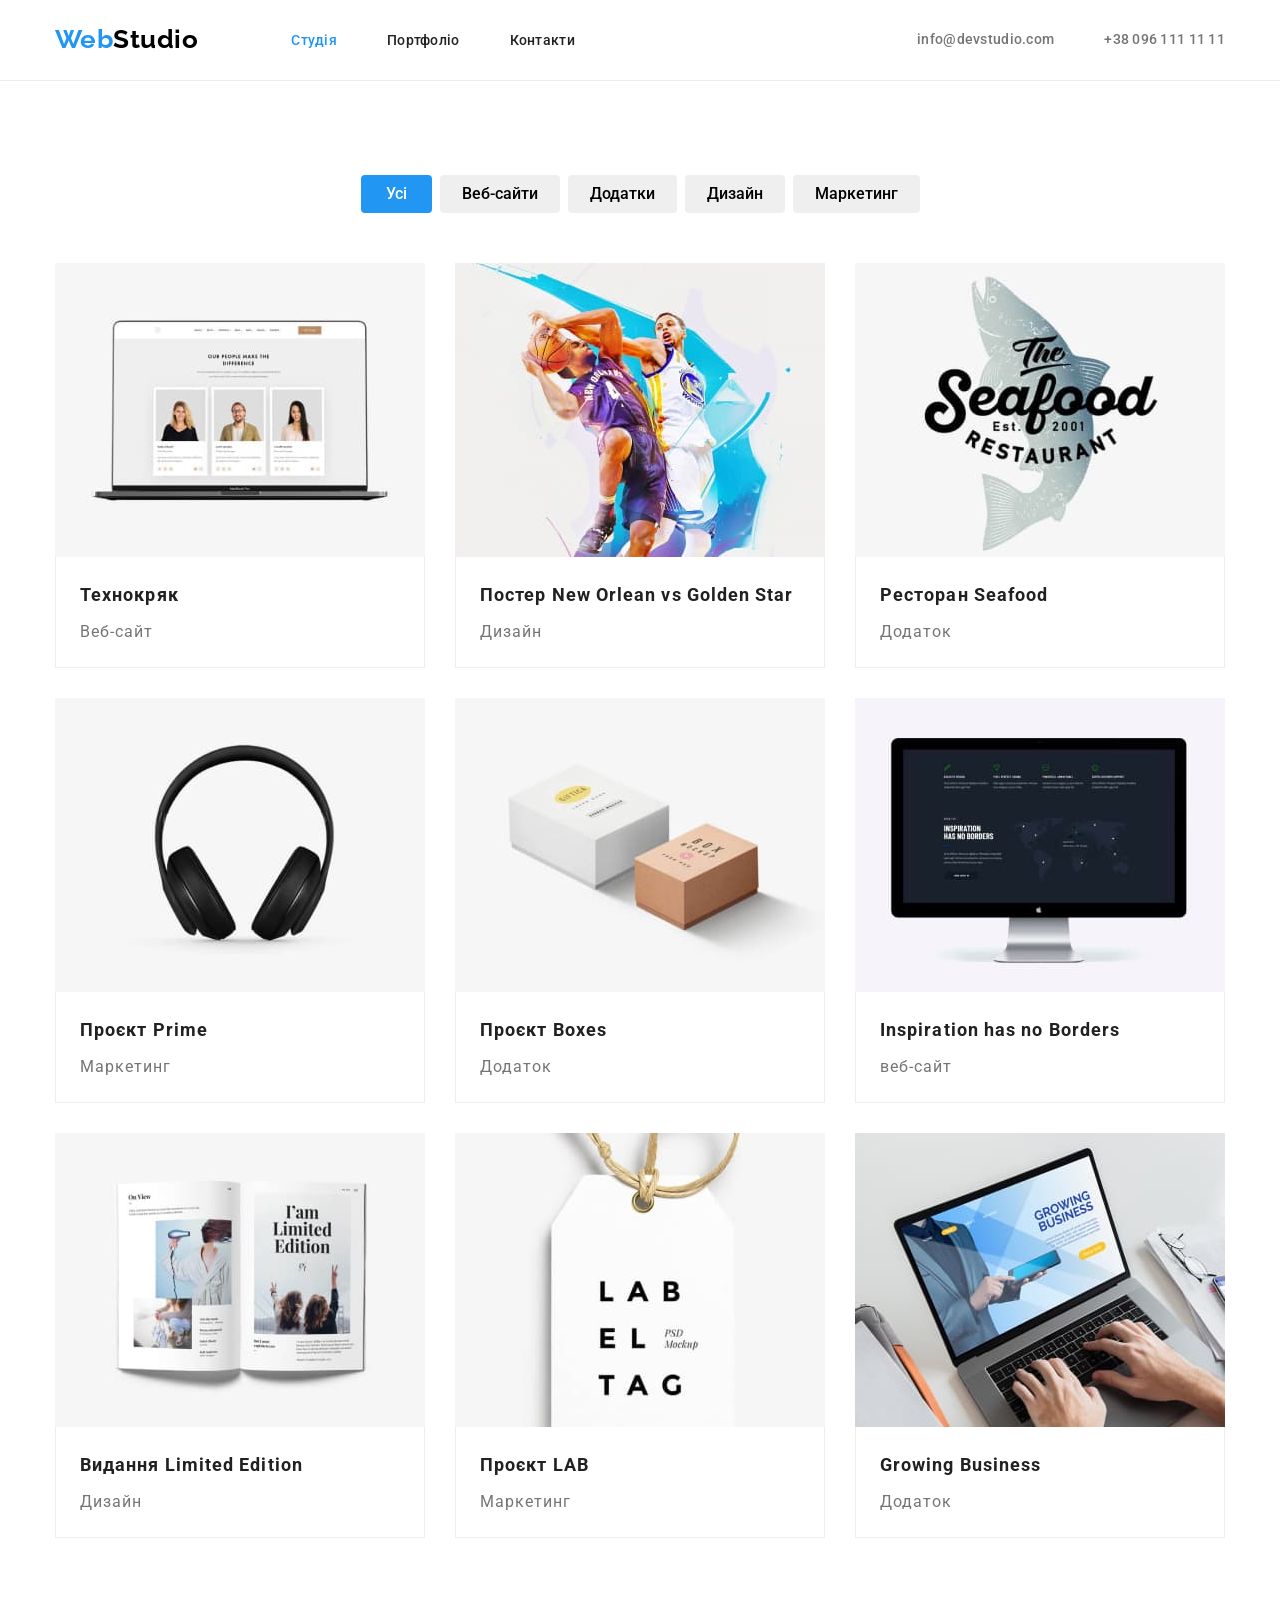
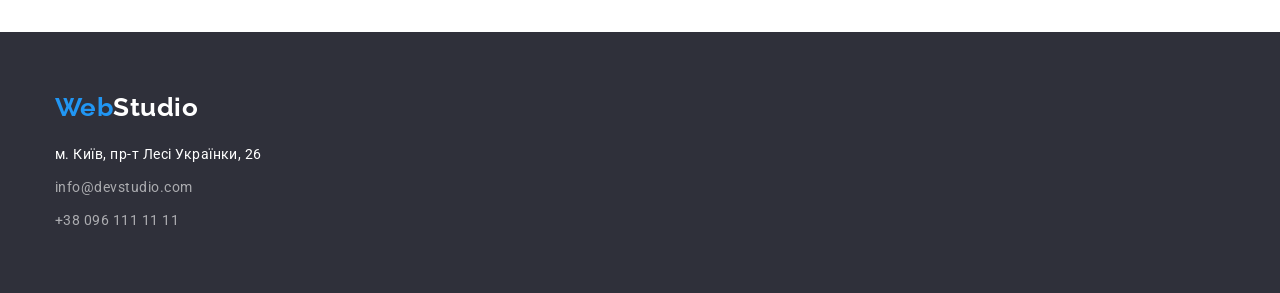
==== portfolio.html @ 6a657d18 "new" ====
<!DOCTYPE html>
<html lang="uk">
<head>
    <meta charset="UTF-8">
    <meta http-equiv="X-UA-Compatible" content="IE=edge">
    <meta name="viewport" content="width=device-width, initial-scale=1.0">
    <title>Портфоліо</title>
    <link rel="preconnect" href="https://fonts.googleapis.com">
<link rel="preconnect" href="https://fonts.gstatic.com" crossorigin>
<link href="https://fonts.googleapis.com/css2?family=Raleway:wght@700&family=Roboto:wght@400;500;700;900&display=swap" rel="stylesheet">
<link rel="stylesheet" href="https://cdnjs.cloudflare.com/ajax/libs/modern-normalize/0.7.0/modern-normalize.min.css">
   <link rel="stylesheet" href="./css/styles.css">
</head>
<body>
    <header class="page-top">
        <div class="container-header">
       <a href="./index.html" class="logo"><span class="web">Web</span>Studio</a>
        <nav>
        <ul class="site-nav">
            <li><a href="./index.html" class="studio current">Студія</a></li>
            <li><a href="./portfolio.html" class="portfolio">Портфоліо</a></li>
            <li><a href="./index.html" class="contacts">Контакти</a></li>
        </ul>
        </nav>
        <ul class="contact-info">
           <li><a href="mailto:info@devstudio.com" class="mail-top">info@devstudio.com</a></li>
           <li ><a href="tel:+380961111111" class="tel">+38 096 111 11 11</a></li>
        </ul>
        </div>
    </header>
     

    <main>
         <section class="work-exampels">

         <div class="container-examples container">
        <ul class="button">
            <li><button type="button" class="all">Усі</button></li>
            <li><button type="button" class="web-site">Веб-сайти</button></li>
            <li><button type="button" class="application">Додатки</button></li>
            <li><button type="button" class="designe">Дизайн</button></li>
            <li><button type="button" class="marketing">Маркетинг</button></li>
        
        </ul>
        <h2 hidden>Наші роботи</h2>
   
        <ul class="examples">
            <li class="illustration"><img src="./images/project1.jpg" alt="веб-сайт Технокряк" width="370">
                <div class="project-container">
            <h3 class="project-name">Технокряк</h3>
        <p class="project-title">Веб-сайт</p>
        </div>
    </li> 
            <li class="illustration"><img src="./images/project2.jpg" alt="Постер New Orlean vs Golden Star " width="370">
                <div class="project-container">  
            <h3 class="project-name">Постер New Orlean vs Golden Star</h3>
        <p class="project-title">Дизайн</p>
        </div>
    </li>
            <li class="illustration"><img src="./images/project3.jpg" alt="Ресторан Seafood" width="370">
                <div class="project-container">
            <h3 class="project-name">Ресторан Seafood</h3>
        <p class="project-title">Додаток</p>
        </div>
    </li>
            <li class="illustration"><img src="./images/project4.jpg" alt="Проєкт Prime" width="370">
                <div class="project-container">   
            <h3 class="project-name">Проєкт Prime</h3>
        <p class="project-title">Маркетинг</p>
        </div>
    </li>
            <li class="illustration"><img src="./images/project5.jpg" alt="Проєкт Boxes" width="370">
                <div class="project-container">
            <h3 class="project-name">Проєкт Boxes</h3>
        <p class="project-title">Додаток</p>
        </div>
    </li>
            <li class="illustration"><img src="./images/project6.jpg" alt="Inspiration has no Borders" width="370">
                <div class="project-container">
            <h3 class="project-name">Inspiration has no Borders</h3>
        <p class="project-title">веб-сайт</p>
        </div>
    </li>
            <li class="illustration"><img src="./images/project7.jpg" alt="Видання Limited Edition" width="370">
                <div class="project-container">
            <h3 class="project-name">Видання Limited Edition</h3>
        <p class="project-title">Дизайн</p>
        </div>
    </li>
            <li class="illustration"><img src="./images/project8.jpg" alt="Проєкт LAB" width="370">
                <div class="project-container">
            <h3 class="project-name">Проєкт LAB</h3>
        <p class="project-title">Маркетинг</p>
        </div>
    </li>
            <li class="illustration"><img src="./images/project9.jpg" alt="Growing Business" width="370">
                <div class="project-container">
            <h3 class="project-name">Growing Business</h3>
        <p class="project-title">Додаток</p>
        </div>
    </li>
        </ul>

    </div>
    </section>

    
    </main>

    
    <footer class="garage">
        <div class="container-fotter container">
        <a href="./index.html" class="footer-logo"><span class="webstudio">Web</span>Studio</a>
        <address class="inform">
        <ul class="footer-contacts">
            <li><a href="https://goo.gl/maps/Wt5C2qb86fCmYvPEA" class="locality" >м. Київ, пр-т Лесі Українки, 26</a></li>
            <li class="contact-info-studio"><a href="mailto:info@devstudio.com" class="mail">info@devstudio.com</a></li>
            <li class="contact-info-studio"><a href="tel:+380961111111" class="tel">+38 096 111 11 11</a></li>
        </ul>
        </address>
        </div>
    </footer>
</body>
</html>
---- css/styles.css ----
html {box-sizing: border-box;}

*,
*::after,
*::before {box-sizing: inherit;}

h1,h2,h3,h4,h5,h6,p {margin: 0;}

ul {margin: 0;
padding: 0;}

body {background-color:var(--main-header-color);
color: var(--primary-text-color);
font-weight: 400;
letter-spacing: 0.03em;
margin: 0;
font-family: 'Roboto', sans-serif,'Raleway', sans-serif;}

:root{
  --primary-text-color: #212121 ;
  --logo-color: #000000;
  --paragraph-text-color:#757575;
  --accent-color: #2196F3;
  --fotter-text-color:rgba(255, 255, 255, 0.6);
  --main-header-color: #FFFFFF;
  --background-hero-footer-color: #2F303A;
  --background-team-color: #F5F4FA;
  --logo-footer-color: #2196F3;
  
}

               /* title Студія*/

.container {
  width: 1200px;
  padding-left: 15px;
  padding-right: 15px;
  margin-left: auto;
  margin-right: auto;
}

.page-top {color: var(--main-header-color);

  border-bottom: 1px solid #ECECEC;
 
}

.logo {
  display: block;
  margin-right: 93px;
list-style: none;
text-decoration: none;
color: var(--logo-color);
font-family:'Raleway';
 font-weight: 700;
 font-size: 26px;
 line-height: 1.1923;
}

.web {color: var(--accent-color);}

.studio.current, .portfolio, .contacts, .mail-top, .tel {
list-style: none;
text-decoration: none;}

.site-nav {
  display: flex;
    padding-left: 0;
    margin-top: 0;
    margin-bottom: 0;
  }

  .studio {margin-right: 50px;}

  .portfolio {margin-right: 50px;}

  

.portfolio, .contacts {color: var(--primary-text-color);}

.portfolio:hover, .portfolio:focus {color:var(--accent-color); }
  
  .contacts:hover, .contacts:focus {color:var(--accent-color) }

 .studio:hover, .studio:focus {color:var(--accent-color);}

 .mail-top {color:var(--paragraph-text-color);}

 .mail-top:hover, .mail-top:focus {color:var(--accent-color);}

 .contact-info {margin: 0; padding: 0;}

 .contact-info .tel {color:var(--paragraph-text-color);}

 .tel:hover, .tel:focus {color: var(--accent-color);}

 .hero {background-color: var(--background-hero-footer-color);}

 
 .container-header  {
  display: flex;
  align-items: center;
  width: 1200px;
  padding-top: 24px;
  padding-bottom: 25px;
  padding-left: 15px;
  padding-right: 15px;
  margin-left: auto;
  margin-right: auto;
    
 }
 .contact-info {display: flex; align-items: baseline;}

 .mail-top {margin-right: 50px;}

 
 
 .hero {padding: 200px 0;}

 .hero-title {
  color:var(--main-header-color);
  font-weight: 900;
  font-size: 44px;
  line-height: 1.3636;
  letter-spacing: 0.06em;
  margin-bottom: 30px;
  text-transform: uppercase;
  text-align: center;
  max-width: 696px;
  margin-left: auto;
  margin-right: auto;
  
}

.order-button {
  color: var(--main-header-color);
  background-color:var(--accent-color) ;
  border: 1px transparent;
  cursor: pointer;
  font-weight: 700;
  font-size: 16px;
  line-height: 1.875;
  letter-spacing: 0.06em;
  height: 50px;
  display:block;
  min-width:216px;
  height:50px;
  margin:0 auto;
  
   
}

.work-princepels {
  padding-top: 94px;
  padding-bottom: 94px;
}

.princepels {
  display:flex;
  margin:0;
  padding:0;
}

.main-ideas :not(:last-of-type){
  margin-right:30px;}

  .paragraph  {margin:0;
  padding-top: 10px;
  line-height: calc(24/14);}

 .section-about {
  color: var(--primary-text-color);
  font-weight: 700;
  font-size: 36px;
  line-height: 1.1666;
  text-align: center;
  
}
  

.princepels {
  list-style: none; text-decoration: none;
  margin: 0; padding: 0;
}

 .princepels .title {
  color:var(--primary-text-color);
  font-weight: 700;
  font-size: 14px;
  line-height: 1.1428;
}

 .princepels .paragraph {
  color: var(--paragraph-text-color);
  font-size: 14px;
  line-height: 1.7142;
}



.about {padding-top: 0;
  padding-bottom: 94px;}

.our-job {
  list-style: none;
  margin: 0;
  padding: 0;
  display: flex;
  margin-top: 50px;
  gap: 30px;
}

.employees {padding-top: 94px;
  padding-bottom: 94px;
  background-color: #F5F4FA;}

 .team {color: var(--background-team-color);
  display: flex;
  padding: 0;
  margin: 0;
  background: 0px;
gap: 30px;}

 .our-team {
  color: var(--primary-text-color);
  font-weight: 700;
  font-size: 36px;
  line-height: 1.1666;
  text-align: center;
  margin-bottom: 50px;
  margin-top: 0;
}

.definition {padding-top: 30px;
  padding-bottom: 30px;
text-align: center;}

.worker {
  background: #FFFFFF;
  box-shadow: 0px 1px 3px rgba(0, 0, 0, 0.12), 
  0px 1px 1px rgba(0, 0, 0, 0.14), 0px 2px 1px rgba(0, 0, 0, 0.2);
  border-radius: 0px 0px 4px 4px;

}

 .team .name {
  color:var(--primary-text-color);
  font-weight: 500;
  font-size: 16px;
  line-height: 1.1875;
 
}

 .team .job-title {
  color: var(--paragraph-text-color);
  font-size: 16px;
  line-height: 1.1875;
}
.job-title {margin-top: 10px;}

 

.site-nav {
  font-weight: 500;
  font-size: 14px;
  line-height: 1.1428;
  letter-spacing: 0.02em;
}

.contact-info {
  display: flex;
    margin-top: 0;
    margin-bottom: 0;
    margin-left: auto;
    padding-left: 0;
  font-weight: 500;
  font-size: 14px;
  line-height: 1.1428;
  letter-spacing: 00.02em;
}

.site-nav .studio.current {color: var(--accent-color);}

.site-nav .portfolio.current {color: var(--accent-color);}

.garage { background-color: var(--background-hero-footer-color);
  padding-top: 60px;
  padding-bottom: 60px;
  
}

.webstudio {color: var(--logo-footer-color);}

.footer-logo {
color: var(--main-header-color);
 font-family:'Raleway';
 font-weight: 700;
 font-size: 26px;
 line-height: 1.1923;

}



.locality {
  color: var(--main-header-color);
  font-style: normal;
  font-size: 14px;
  line-height: 1.7142;
  display: inline-block;
 
  
}

.locality:hover, .locality:focus {color: var(--accent-color);}



.mail {
  color: var(--fotter-text-color);
  font-style: normal;
  font-size: 14px;
  line-height: 1.7142;
  display: inline-block;
}

.inform {margin-top: 20px;}

.footer-contacts {
  list-style: none;
  padding: 0;
}

.locality, .mail, .tel, .footer-logo {text-decoration: none;}

.mail:hover, .mail:focus {color: var(--accent-color);}

.tel {
  color: var(--fotter-text-color);
  font-style: normal;
  font-size: 14px;
  line-height: 1.7142;
  display: inline-block;
}

.contact-info-studio {
  margin-top: 9px;
}

.tel:hover, .tel:focus {color: var(--accent-color);}



 

             /* title Портфоліо */

 .studio {text-decoration: none;}             

.button {
  list-style: none;
  color: var(--primary-text-color);
  cursor: pointer;
  font-weight: 500;
  font-size: 16px;
  line-height: 1.625;
  display: flex;
  padding: 0;
  justify-content: center;
  gap: 8px;

}

.all:hover,
.all:focus {background-color: var(--accent-color); color:var(--main-header-color);}

.web-site:hover,
.web-site:focus {
  background-color: var(--accent-color);color: var(--main-header-color);}

.application:hover, 
.application:focus{
  background-color: var(--accent-color);color: var(--main-header-color);} 

.designe:hover,
.designe:focus {
  background-color: var(--accent-color);color: var(--main-header-color);}

.marketing:hover,
.marketing:focus {
  background-color: var(--accent-color);color: var(--main-header-color);}

.all { background-color: var(--accent-color); color: var(--main-header-color);
  cursor: pointer;
  font-weight: 500;
  font-size: 16px;
  line-height: 1.625;
  border-style: none;
  border-radius: 4px;
  padding: 6px 25px;
  
} 


.web-site, .application, .designe, .marketing { 
  border-style: none;
  border-radius: 4px;}

.web-site, .application, .designe, .marketing {
  font-weight: 500;
  font-size: 16px;
  line-height: 1.625;
  cursor: pointer;
  padding: 6px 22px;
}

img {
  display: block;
  width: 100%;
  height: auto;
}

.work-exampels {padding-top: 94px;
   padding-bottom: 94px;
}

.examples {list-style: none;
  margin-top: 50px;
  margin-bottom: 0px;
  margin-left: 0;
  margin-right: 0;
  padding: 0;
  display: flex;
  flex-wrap: wrap;
  justify-content: center;
  gap: 30px;
 }

 

 

 .project-title {margin-top: 4px;}

 .project-container {
  padding: 20px 24px;
  border-left: 1px solid #EEEEEE;
  border-bottom: 1px solid #EEEEEE ;
  border-right: 1px solid #EEEEEE ;
 }

.examples .project-name {
color: var(--primary-text-color);
  font-weight: 700;
  font-size: 18px;
  line-height: 2;
  letter-spacing: 00.06em;
  
}

.examples .project-title {
  color: var(--paragraph-text-color);
  font-size: 16px;
  line-height: 1.875;
  letter-spacing: 00.06em;

}
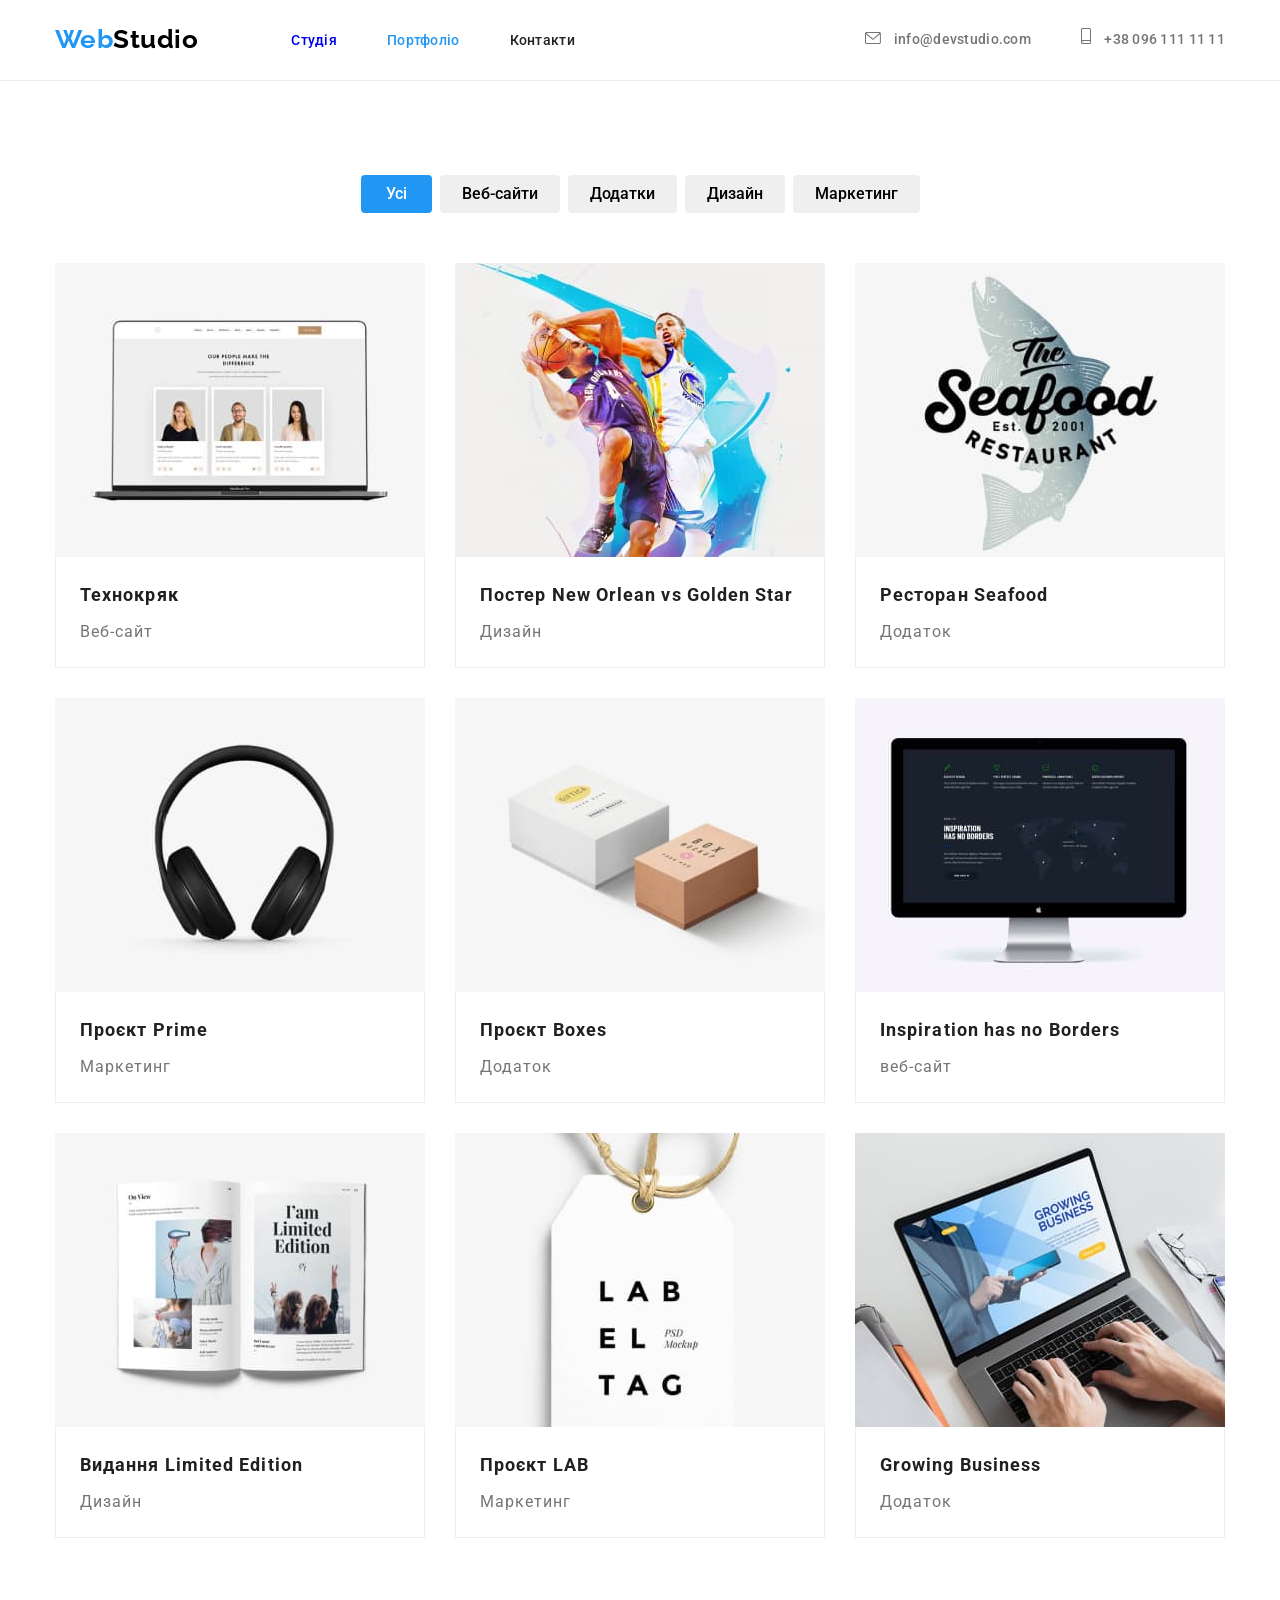
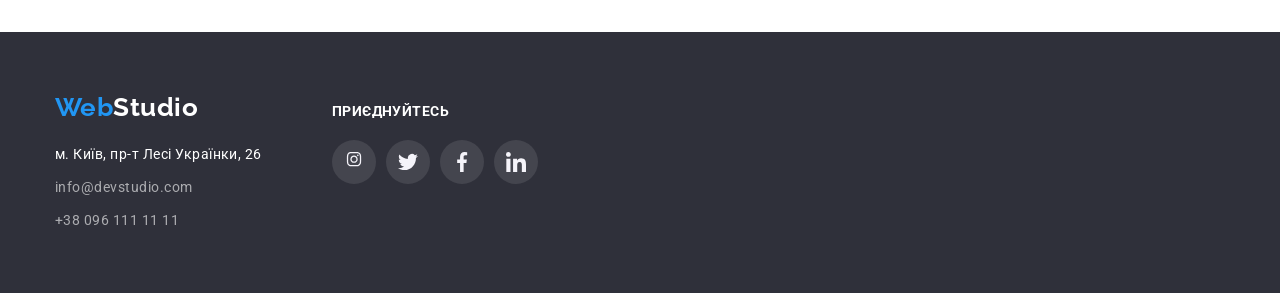
==== commit 7ded49ef: "changes" ====
--- a/portfolio.html
+++ b/portfolio.html
@@ -13,18 +13,27 @@
 </head>
 <body>
     <header class="page-top">
-        <div class="container-header">
+        <div class="container-header container">
        <a href="./index.html" class="logo"><span class="web">Web</span>Studio</a>
         <nav>
         <ul class="site-nav">
-            <li><a href="./index.html" class="studio current">Студія</a></li>
-            <li><a href="./portfolio.html" class="portfolio">Портфоліо</a></li>
+            <li><a href="./index.html" class="studio">Студія</a></li>
+            <li><a href="./portfolio.html" class="portfolio current">Портфоліо</a></li>
             <li><a href="./index.html" class="contacts">Контакти</a></li>
         </ul>
         </nav>
         <ul class="contact-info">
-           <li><a href="mailto:info@devstudio.com" class="mail-top">info@devstudio.com</a></li>
-           <li ><a href="tel:+380961111111" class="tel">+38 096 111 11 11</a></li>
+           <li><a href="mailto:info@devstudio.com" class="mail-top">
+            <svg width="16" height="12" class="icon-mail">
+                <use href="./images/icons.svg#icon-mail"></use></svg>
+            info@devstudio.com</a></li>
+           <li><a href="tel:+380961111111" class="tel">
+            <svg width="10" height="16" class="icon-phone">
+                <use href="./images/icons.svg#icon-smartphone"></use>
+
+            </svg>
+            
+            +38 096 111 11 11</a></li>
         </ul>
         </div>
     </header>
@@ -109,16 +118,74 @@
 
     
     <footer class="garage">
-        <div class="container-fotter container">
-        <a href="./index.html" class="footer-logo"><span class="webstudio">Web</span>Studio</a>
-        <address class="inform">
-        <ul class="footer-contacts">
-            <li><a href="https://goo.gl/maps/Wt5C2qb86fCmYvPEA" class="locality" >м. Київ, пр-т Лесі Українки, 26</a></li>
-            <li class="contact-info-studio"><a href="mailto:info@devstudio.com" class="mail">info@devstudio.com</a></li>
-            <li class="contact-info-studio"><a href="tel:+380961111111" class="tel">+38 096 111 11 11</a></li>
-        </ul>
-        </address>
-        </div>
-    </footer>
+        <div class="container footer-garage">
+          <div class="footer ">
+          <a href="./index.html" class="footer-logo"><span class="webstudio">Web</span>Studio</a>
+          <address class="inform">
+          <ul class="footer-contacts">
+              <li><a href="https://goo.gl/maps/Wt5C2qb86fCmYvPEA" class="locality" >м. Київ, пр-т Лесі Українки, 26</a></li>
+              <li class="contact-info-studio"><a href="mailto:info@devstudio.com" class="mail">info@devstudio.com</a></li>
+              <li class="contact-info-studio"><a href="tel:+380961111111" class="tel">+38 096 111 11 11</a></li>
+          </ul>
+          </address>
+          </div>
+  
+          <div class=" footer-networks">
+              <span class="join">Приєднуйтесь</span>
+              <ul class="networks">
+                  <li class="networks-list">
+                    <a href="./index.html" class="networks-links">
+                      <svg width="20px" height="20px">
+                        <use href="./images/icons.svg#icon-instagram"
+                        class="networks-icons"
+                        ></use>
+                      </svg>
+                    </a>
+                  </li>
+                  <li class="networks-list">
+                      <a href="./index.html" class="networks-links">
+                        <svg width="20px" height="20px">
+                          <use href="./images/icons.svg#icon-twitter"
+                          class="networks-icons"
+                          ></use>
+                        </svg>
+                      </a>
+                    </li>
+                    <li class="networks-list">
+                      <a href="./index.html" class="networks-links">
+                        <svg width="20px" height="20px">
+                          <use href="./images/icons.svg#icon-facebook"
+                          class="networks-icons"
+                          ></use>
+                        </svg>
+                      </a>
+                    </li>
+  
+                    <li class="networks-list">
+                      <a href="./index.html" class="networks-links">
+                        <svg width="20px" height="20px">
+                          <use href="./images/icons.svg#icon-linkedin"
+                          class="networks-icons"
+                          ></use>
+                        </svg>
+                      </a>
+                    </li>
+  
+                 </ul>
+      
+              </div>
+              </div>
+  
+            
+  
+              
+        
+      
+        
+    
+              
+               
+    
+      </footer>
 </body>
 </html>
--- a/css/styles.css
+++ b/css/styles.css
@@ -27,6 +27,7 @@
   --background-hero-footer-color: #2F303A;
   --background-team-color: #F5F4FA;
   --logo-footer-color: #2196F3;
+  --social-icons-color: #AFB1B8;
   
 }
 
@@ -97,6 +98,8 @@
 
  .hero {background-color: var(--background-hero-footer-color);}
 
+
+
  
  .container-header  {
   display: flex;
@@ -110,13 +113,37 @@
   margin-right: auto;
     
  }
+
+ .icon-mail{
+  margin-right: 10px;
+  fill: currentColor;
+ }
+
+ .icon-phone{
+  margin-right: 10px;
+  fill: currentColor;
+ }
  .contact-info {display: flex; align-items: baseline;}
 
  .mail-top {margin-right: 50px;}
 
- 
+ .hero{
+  max-width: 1600px;
+    height: 600px;
+    margin-left: auto;
+    margin-right: auto;
+    background-image: linear-gradient(rgba(47, 48, 58, 0.4),
+            rgba(47, 48, 58, 0.4)),
+        url(../images/hero-image.jpg);
+    background-repeat: no-repeat;
+    background-position: center;
+    background-size: cover;
+
+ }
  
  .hero {padding: 200px 0;}
+
+
 
  .hero-title {
   color:var(--main-header-color);
@@ -156,6 +183,21 @@
   padding-bottom: 94px;
 }
 
+.icons {
+  display: flex;
+    align-items: center;
+    justify-content: center;
+    height: 120px;
+    background: var(--background-team-color);
+    border-radius: 4px;
+    margin-bottom: 30px;
+}
+
+
+.princepels {gap: 30px;}
+    
+
+
 .princepels {
   display:flex;
   margin:0;
@@ -259,6 +301,99 @@
 }
 .job-title {margin-top: 10px;}
 
+.icon-links {
+  display: flex;
+  justify-content: center;
+  align-items: center;
+  width: 44px;
+  min-height: 44px;
+  color:var(--social-icons-color);
+  background-color: var(--main-header-color);
+
+}
+
+.icon-links:hover,
+.icon-links:focus {
+  color: var(--main-header-color);
+  background-color: var(--accent-color);
+  border-radius: 50%;
+}
+
+.icon-list {
+  margin-left: 10px;
+}
+
+.list {
+  display: flex;
+ gap: 10px;
+}
+
+.social-link  {
+fill: currentColor;
+}
+
+
+.clients-title {
+  margin-top: 94px;
+  margin-bottom: 50px;
+}
+
+ .clients-list {
+  margin-bottom: 85px;
+ }
+
+
+ .clients-title{
+font-weight: 700;
+font-size: 36px;
+line-height: 1.1666;
+text-align: center;
+letter-spacing: 0.03em;
+margin-left: auto;
+margin-right: auto;
+margin-bottom: 50px;
+}
+
+.clients-ul  {
+  list-style-type: none;
+  
+ 
+}
+
+.clients>ul {
+  display: flex;
+  padding: 0px;
+  list-style: none;
+  gap: 30px;
+  
+}
+
+.clients-list {flex-basis: calc((100% - 150px) / 6);}
+
+.clients-links {
+  display: flex;
+  justify-content: center;
+  align-items: center;
+  padding: 16px 32px;
+  width: 170px;
+  height: 92px;
+  color: var(--social-icons-color);
+  border-radius: 4px;
+  border: 1px solid var(--social-icons-color);
+
+}
+
+.clients-links:hover,
+.clients-links:focus {
+  color: var(--accent-color);
+  border: 1px solid var(--accent-color);
+
+}
+
+.icon {
+  fill: currentColor;
+}
+
  
 
 .site-nav {
@@ -349,6 +484,72 @@
 }
 
 .tel:hover, .tel:focus {color: var(--accent-color);}
+
+
+
+
+.join {
+  font-weight: 700;
+  font-size: 14px;
+  line-height: 1.14;
+  letter-spacing: 0.03em;
+  text-transform: uppercase;
+  color: #FFFFFF;
+
+}
+
+.footer-garage {
+  display: flex;
+  align-items: baseline;
+  
+}
+
+
+
+ .footer-networks {
+  margin-left: 70px;
+ }
+
+.footer-networks>ul {
+  display:flex;
+  padding: 0px;
+  list-style: none;
+  margin-top: 20px;
+  
+}
+
+.networks-links {
+  display: flex;
+  justify-content: center;
+  align-items: center;
+  width: 44px;
+  min-height: 44px;
+  color: var(--background-team-color);
+  background-color: var(--background-hero-footer-color);
+  background: rgba(255, 255, 255, 0.1);
+  border-radius: 50%;
+  
+
+}
+
+
+.networks {
+  gap: 10px;
+}
+
+
+.networks-links:hover,
+.networks-links:focus {
+  background-color: var(--accent-color);
+}
+
+.networks-icons {
+  fill: currentColor;
+
+}
+
+
+
 
 
 
@@ -466,3 +667,4 @@
   letter-spacing: 00.06em;
 
 }
+
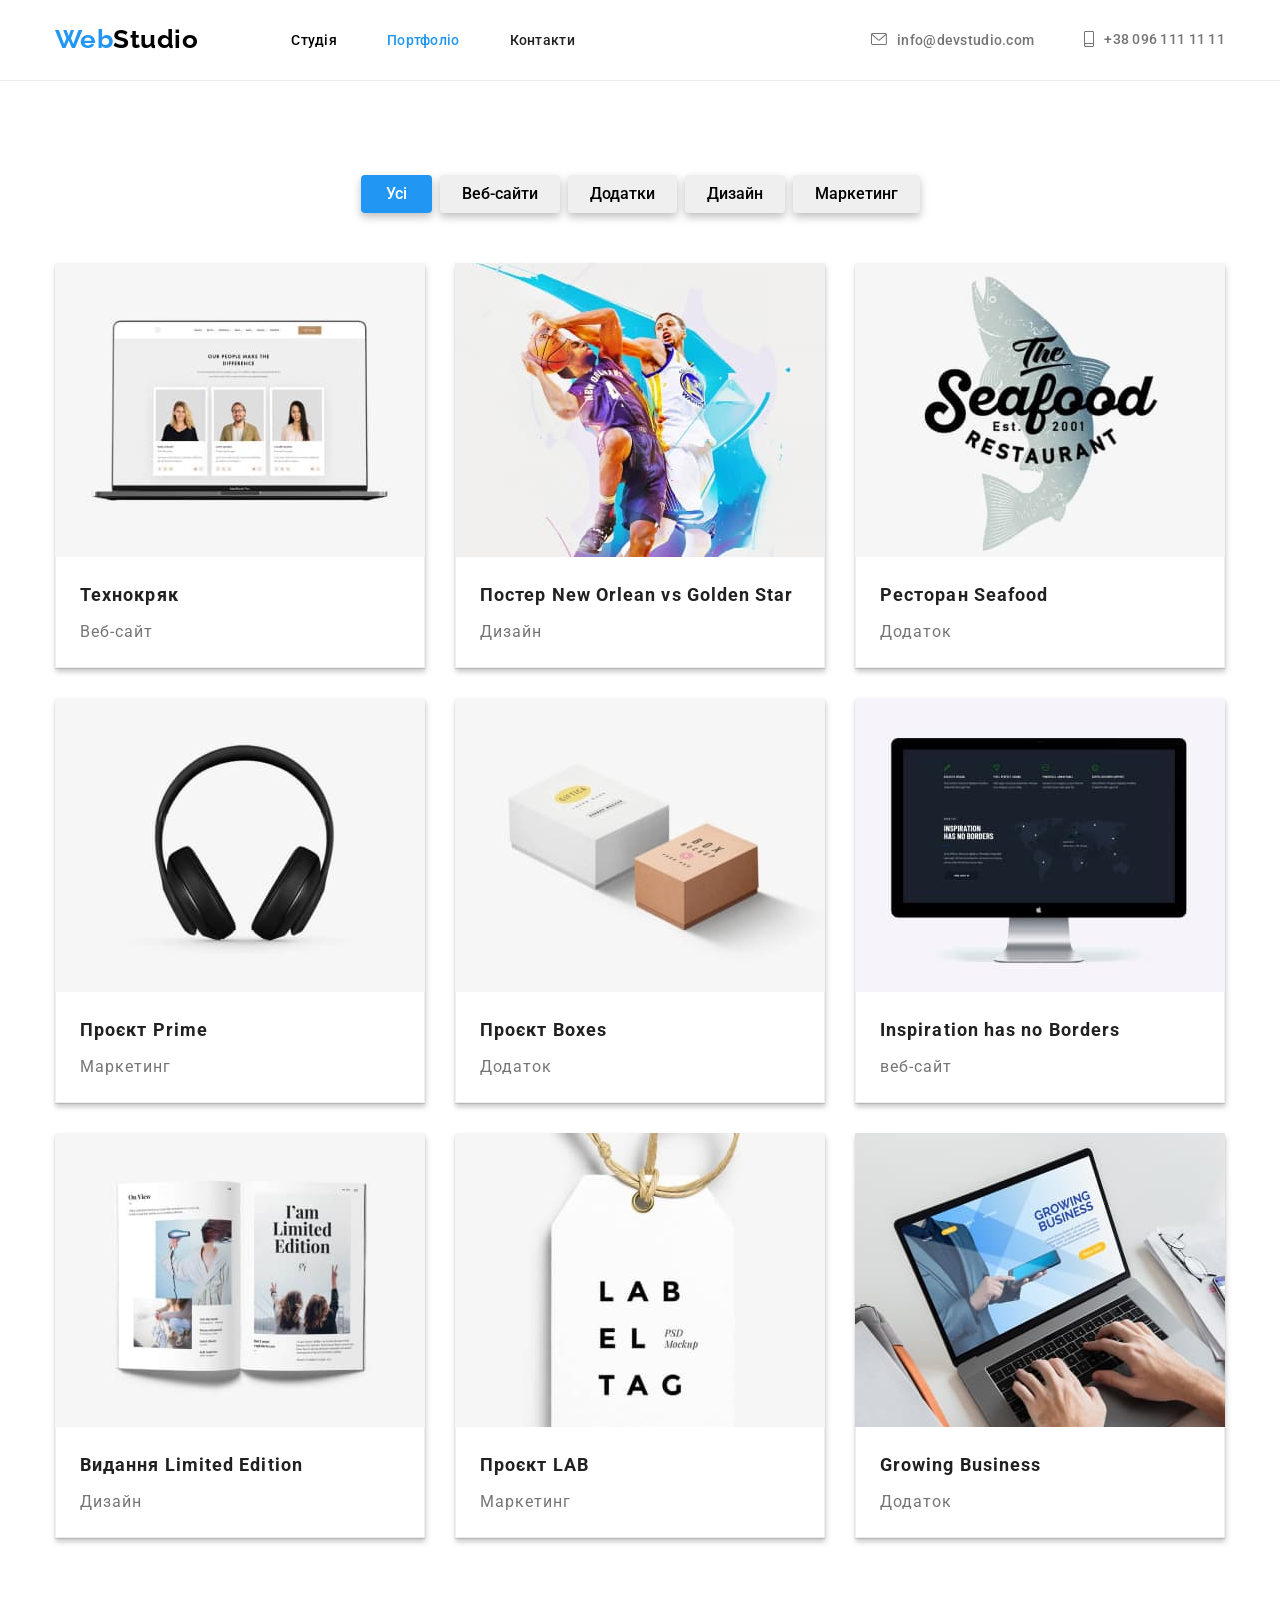
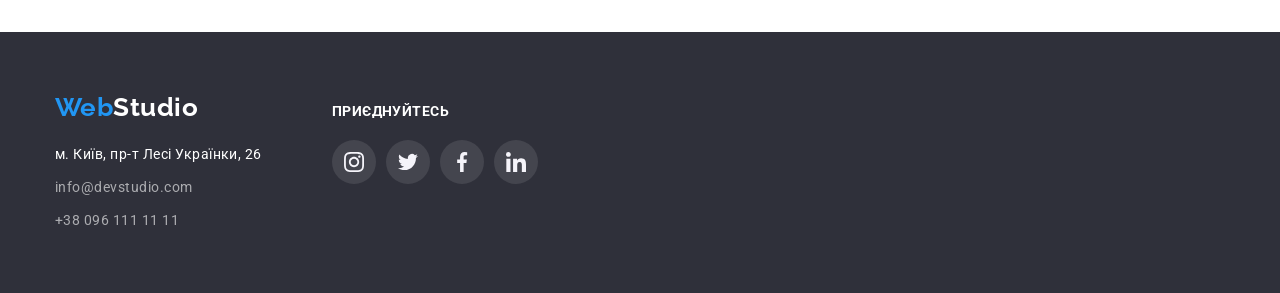
==== commit 79c04fb3: "changes" ====
--- a/portfolio.html
+++ b/portfolio.html
@@ -23,11 +23,11 @@
         </ul>
         </nav>
         <ul class="contact-info">
-           <li><a href="mailto:info@devstudio.com" class="mail-top">
+           <li class="general-mail"><a href="mailto:info@devstudio.com" class="mail-top">
             <svg width="16" height="12" class="icon-mail">
-                <use href="./images/icons.svg#icon-mail"></use></svg>
+                <use href="./images/icons.svg#icon-mail" ></use></svg>
             info@devstudio.com</a></li>
-           <li><a href="tel:+380961111111" class="tel">
+           <li class="general-mail"><a href="tel:+380961111111" class="tel">
             <svg width="10" height="16" class="icon-phone">
                 <use href="./images/icons.svg#icon-smartphone"></use>
 
--- a/css/styles.css
+++ b/css/styles.css
@@ -44,7 +44,7 @@
 .page-top {color: var(--main-header-color);
 
   border-bottom: 1px solid #ECECEC;
- 
+
 }
 
 .logo {
@@ -72,7 +72,8 @@
     margin-bottom: 0;
   }
 
-  .studio {margin-right: 50px;}
+  .studio {margin-right: 50px;
+  color: var(--logo-color);}
 
   .portfolio {margin-right: 50px;}
 
@@ -123,9 +124,31 @@
   margin-right: 10px;
   fill: currentColor;
  }
- .contact-info {display: flex; align-items: baseline;}
+
 
  .mail-top {margin-right: 50px;}
+
+ .general-mail {
+  display: flex;
+  align-items: center;
+}
+
+.mail-top {
+  display: flex;
+  align-items: center;
+}
+
+.general-mail .tel {
+  display: flex;
+  align-items: center;}
+
+
+  
+
+
+
+
+ 
 
  .hero{
   max-width: 1600px;
@@ -299,7 +322,9 @@
   font-size: 16px;
   line-height: 1.1875;
 }
-.job-title {margin-top: 10px;}
+.job-title {
+  padding-bottom: 16px;
+  margin-top: 10px;}
 
 .icon-links {
   display: flex;
@@ -309,8 +334,11 @@
   min-height: 44px;
   color:var(--social-icons-color);
   background-color: var(--main-header-color);
-
-}
+  
+
+}
+
+
 
 .icon-links:hover,
 .icon-links:focus {
@@ -320,12 +348,21 @@
 }
 
 .icon-list {
-  margin-left: 10px;
+ gap: 10px; 
 }
 
 .list {
   display: flex;
- gap: 10px;
+  list-style: none;
+  justify-content: center;
+  
+  
+  
+
+}
+
+.icon-list:not(:last-child) {
+  margin-right: 10px;
 }
 
 .social-link  {
@@ -570,6 +607,7 @@
   padding: 0;
   justify-content: center;
   gap: 8px;
+  filter: drop-shadow(0px 4px 4px rgba(0, 0, 0, 0.25));
 
 }
 
@@ -638,6 +676,9 @@
   gap: 30px;
  }
 
+ .illustration{
+  box-shadow: 0px 1px 1px rgba(0, 0, 0, 0.12), 0px 4px 4px rgba(0, 0, 0, 0.06), 1px 4px 6px rgba(0, 0, 0, 0.16);
+ }
  
 
  
